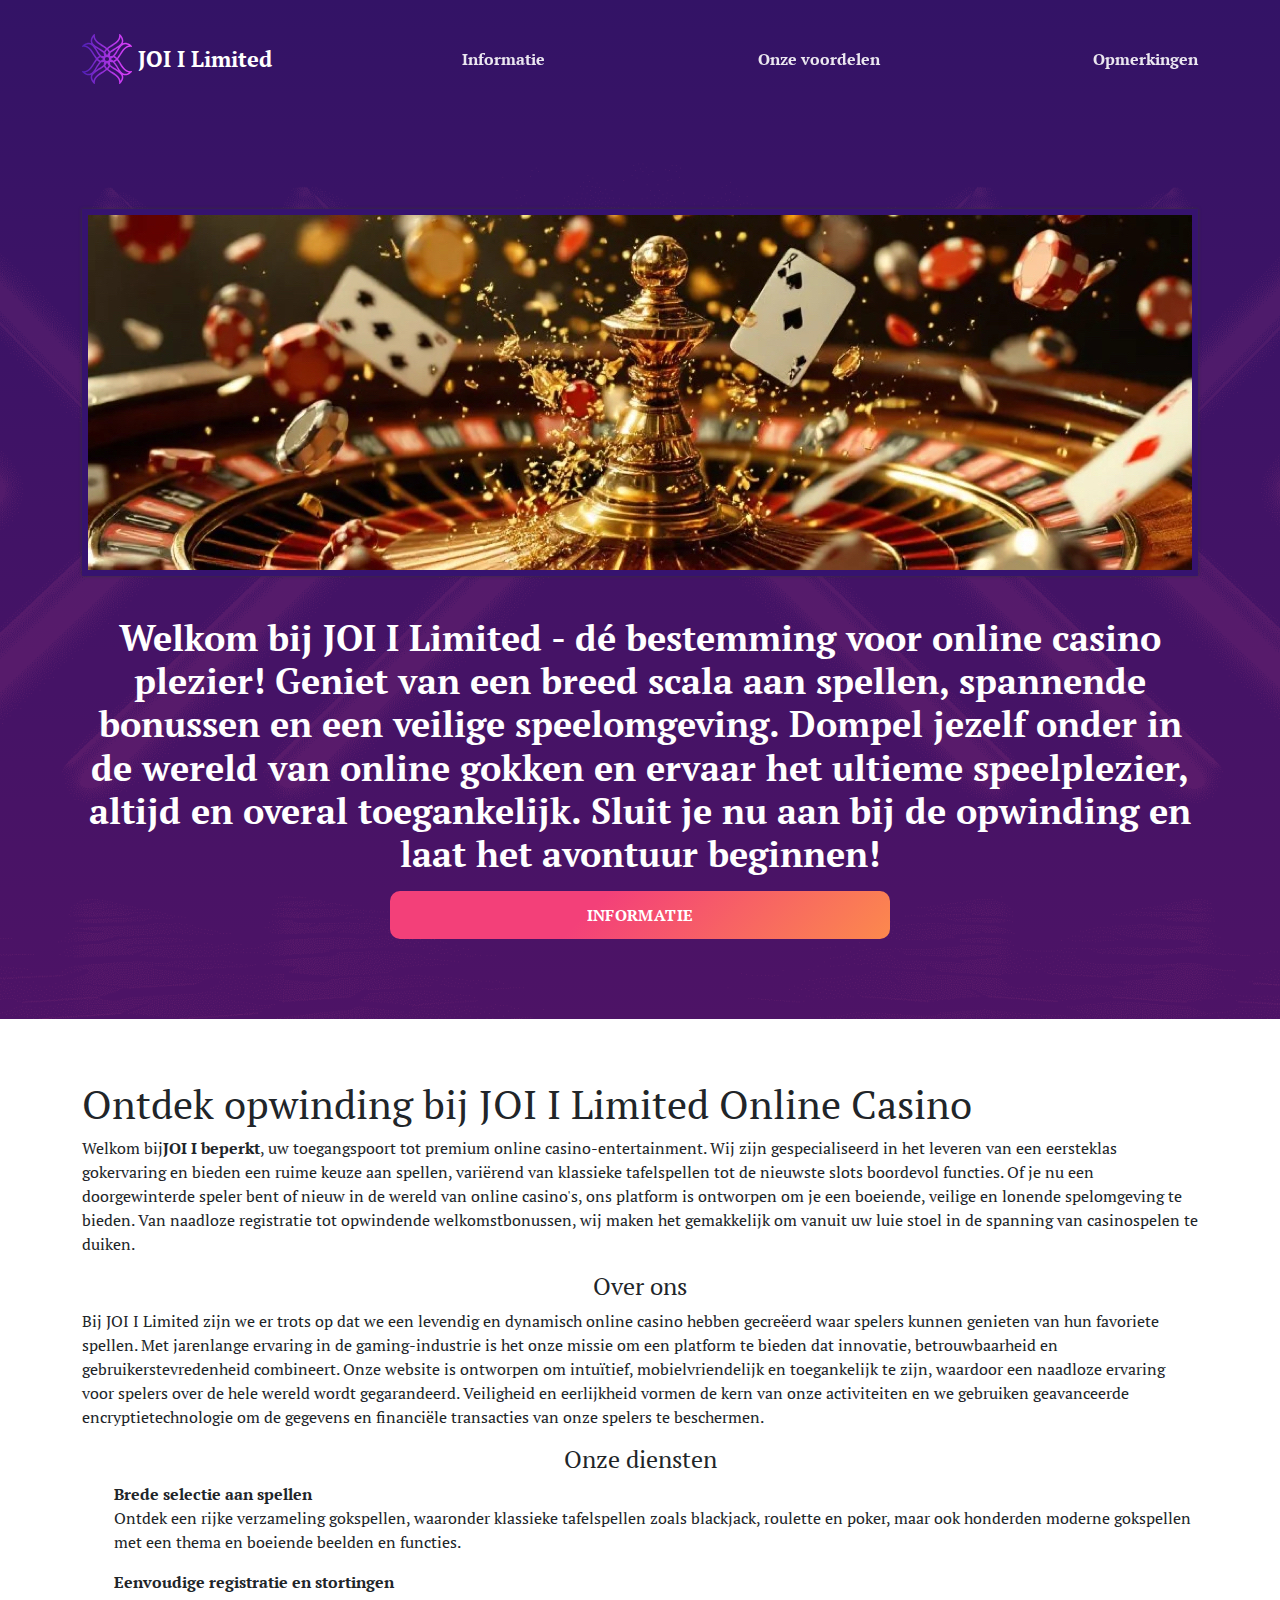
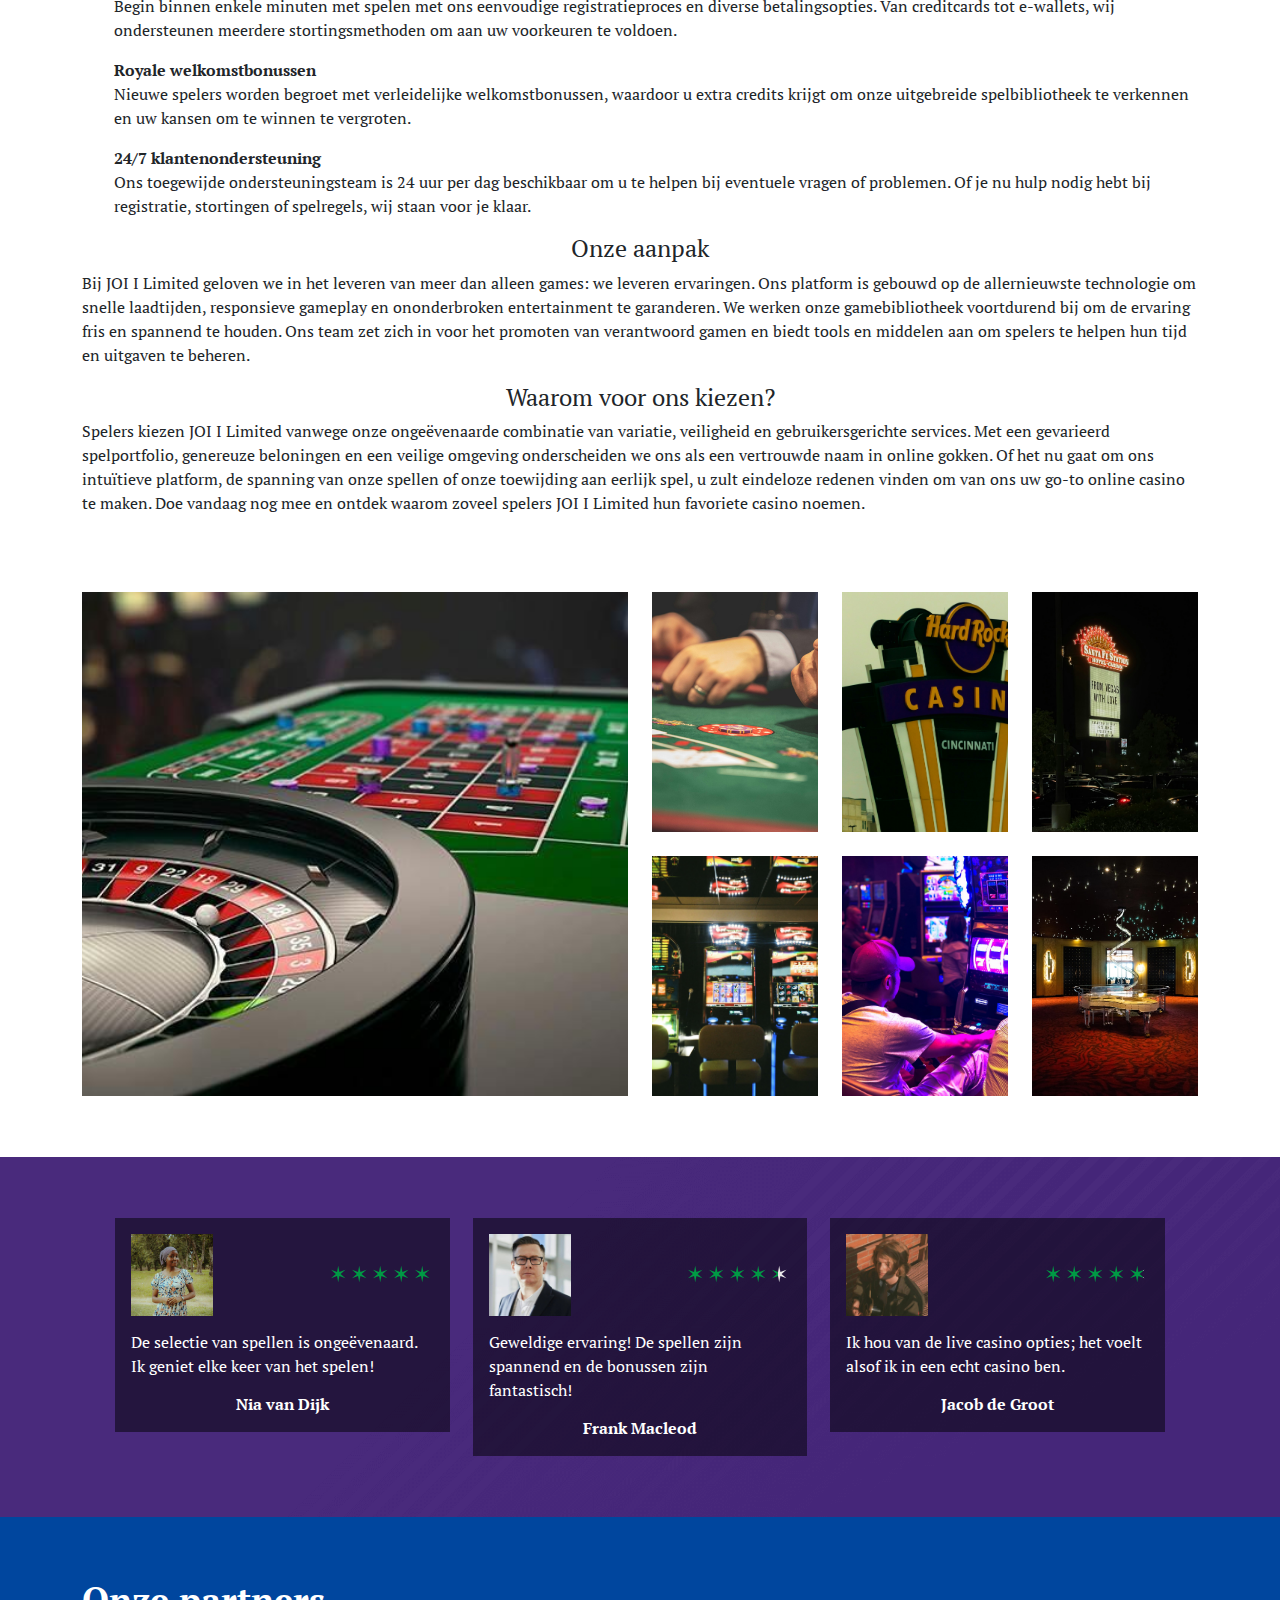
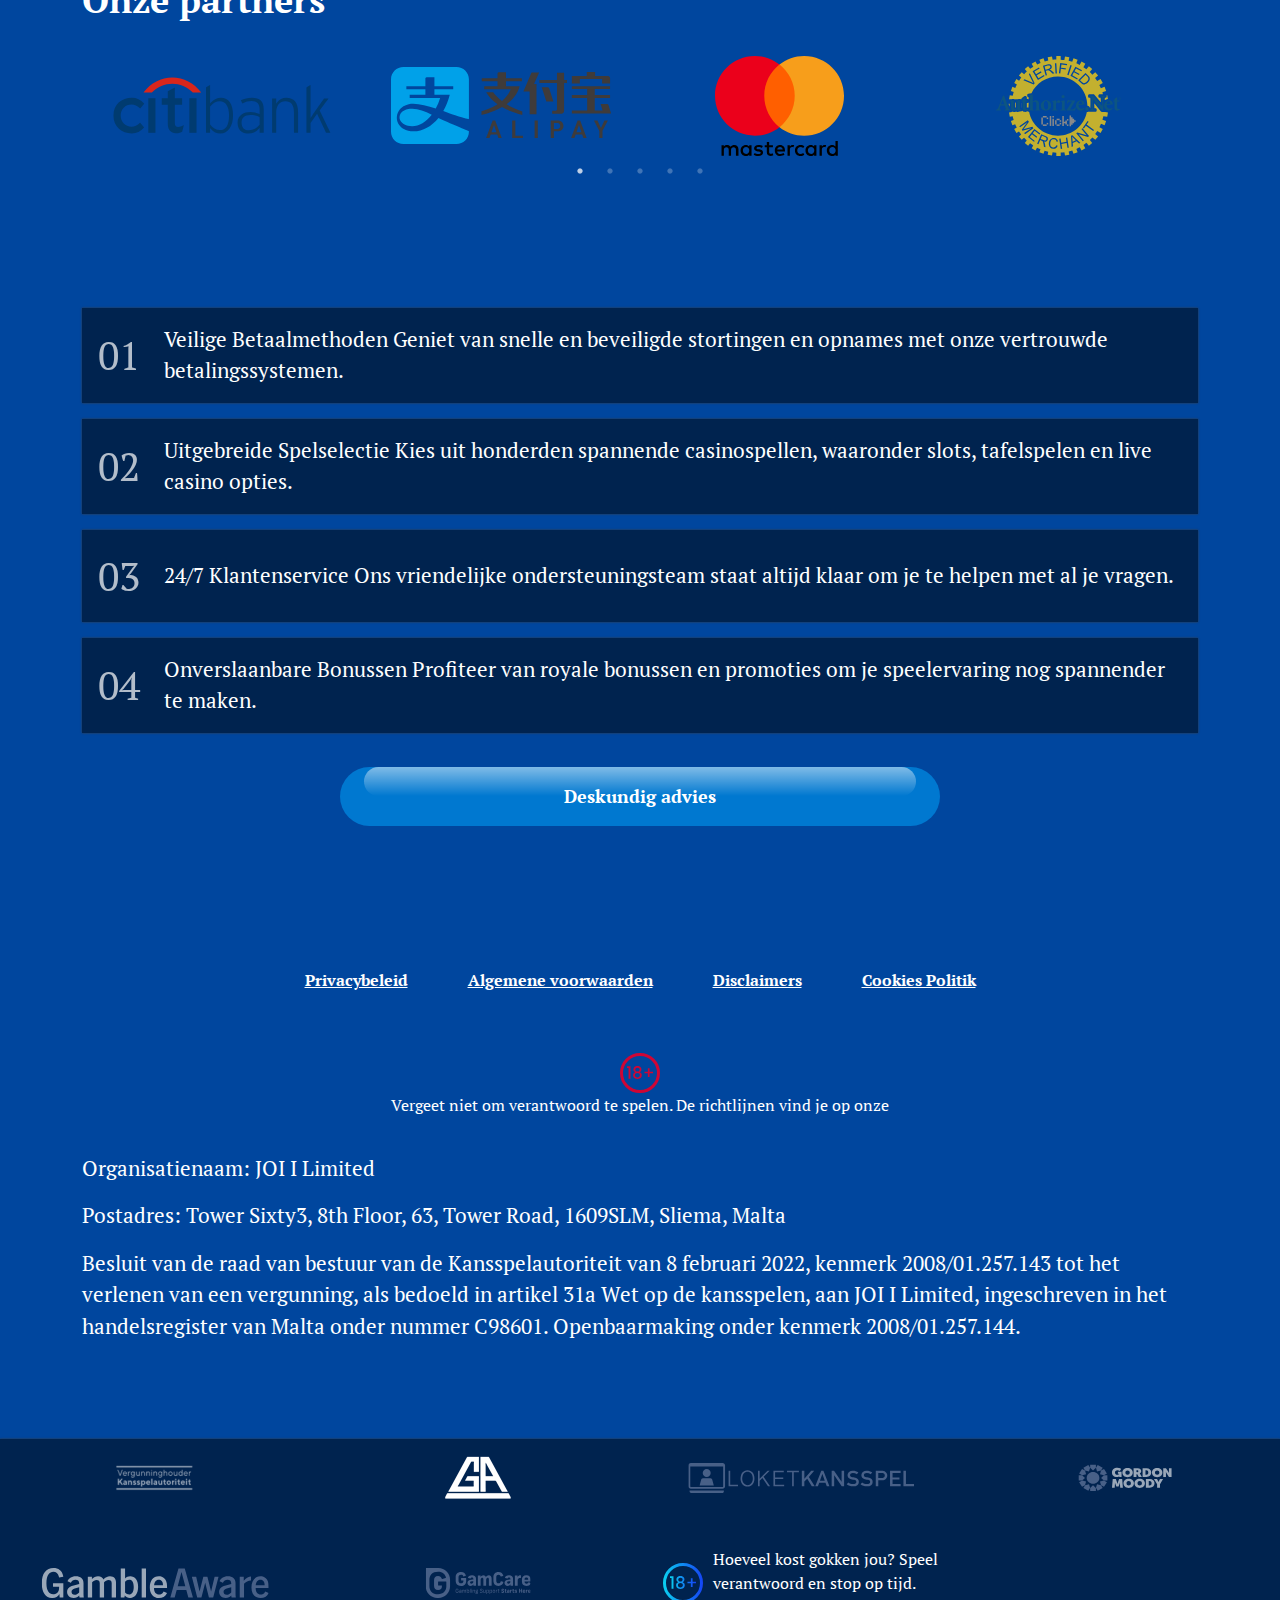
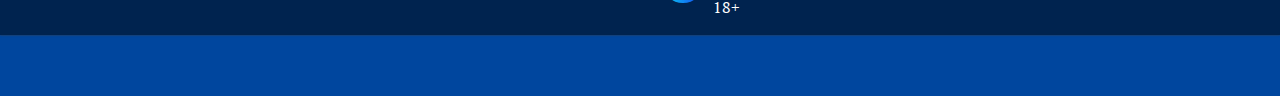
==== index.html @ bc94629d "1" ====
<!DOCTYPE html>
<html>
    <head>
        <meta charset="UTF-8">
        <meta name="viewport" content="width=device-width">
        <title>JOI I Limited : Ontdek opwinding bij JOI I Limited Online Casino</title>
        <meta property="og:title" content="JOI I Limited : Ontdek opwinding bij JOI I Limited Online Casino" />
        <meta property="og:image" content="product-images/online-casino-81163-1.jpg"/>
        
        <meta property="og:description" content="Welkom bijJOI I beperkt, uw toegangspoort tot premium online casino-entertainment. Wij zijn gespecialiseerd in het">
        <meta name="description" content="Welkom bijJOI I beperkt, uw toegangspoort tot premium online casino-entertainment. Wij zijn gespecialiseerd in het">
        <link rel="stylesheet" href="public/style/bootstrap.css">
        <link rel="stylesheet" href="public/style/jquery.fancybox.css">
        <link rel="stylesheet" href="public/style/button.css">
        <link rel="stylesheet" href="public/style/bootstrap-icons.css">
        <link rel="stylesheet" href="public/style/slick.css">
        <link rel="stylesheet" href="public/style/slick-theme.css">
        <link rel="preconnect" href="https://fonts.googleapis.com">
        <link rel="preconnect" href="https://fonts.gstatic.com" crossorigin>
         
        <link rel="shortcut icon" href="homepage-logo.svg" type="image/x-icon">
        <link href="https://fonts.googleapis.com/css2?family=PT+Serif:ital,wght@0,400;0,700;1,400;1,700&display=swap" rel="stylesheet">
        <link href="https://fonts.googleapis.com/css2?family=Bebas+Neue&display=swap" rel="stylesheet">
        <script src="public/script/jquery.min.js"></script>

        <style>
            li{
                list-style: none;
            }
            body{
                font-family: 'PT Serif', sans-serif !important;
                font-size: 1em;
                margin: 0;
                padding: 0;
                publicection: {publicction-white};
                box-sizing: border-box;
            }

            .wrapFirst{
                background-image: linear-gradient(to bottom, #36136f, #3e136f, #45136f, #4c136f, #52136f);
                min-height: 440px;
            }
            .bgbox{
                width: 100%;
                min-height: 440px;
                background: url(static/images/LightBackground-2025-01-03_17-19-060.png);
                background-position: center;
                background-size: cover;
                color: #ffffff;
            }
            .bgbox2{
                width: 100%;
                background: url(static/images/LightBackground-2025-01-03_17-19-061.png);
                background-position: center;
                background-size: cover;
                color: #ffffff;
            }
            .bgbox3{
                width: 100%;
                background: url(static/images/LightBackground-2025-01-03_17-19-062.png);
                background-position: center;
                background-size: cover;
                color: #ffffff;
            }
            .wrapFirst--logo{
                display: flex;
                align-items: center;
                gap: 6px;
            }
            .wrapFirst--logo img{
                width: 50px;
            }
            .wrapFirst--logo h2{
                font-size: 22px;
                font-weight: bold;
                margin: 0px;

            }
            .form-forma {
                display: flex;
                flex-publicection: column;
                gap: 14px;
            }
            
            .input-main--holderitem{
                display: block;
                width: 100%;
                padding: 0.375rem 0.75rem;
                font-size: 1rem;
                font-weight: 400;
                line-height: 1.5;
                color: #212529;
                background-color: #fff;
                background-clip: padding-box;
                border: 1px solid #ced4da;
                -webkit-appearance: none;
                -moz-appearance: none;
                appearance: none;
                border-radius: 0.25rem;
                transition: border-color .15s ease-in-out,box-shadow .15s ease-in-out;
            }
            .textarea-main--holderitem{
                width: 100%;
                border: 1px solid #ced4da;
                border-radius: 0.25rem;
                padding: 0.375rem 0.75rem;
            }
            .nav__container{
                padding-top: 34px;
                padding-bottom: 64px;
            }
            .navbar--box{
                padding: 0;
                margin: 0;
                display: flex;
                align-items: center;
                gap: 14px;
                justify-content: space-between;
            }
            .navbar--box li{
                list-style: none;
                font-weight: bold;
                text-transform: inherit;
                font-size: 16px;
                line-height: calc(16px - 1px);
            }
            .navbar--box a{
                text-decoration: none;
                color: inherit;
                opacity: 0.9;
            }
            .navbar--box a:hover{
                opacity: 0.7;
            }
            .header--block{
                padding-top: 61px;
                padding-bottom: 64px;
            }
            .header--block h3{
                font-size: 36px;
            }
            .header--block img{
                height: 367px;
                width: 100%;
                object-fit: cover;
                border: 6px solid #36136F;
                border-radius: 0px;
            }
            .header--block .row{
                align-items: center;
                position: relative;
            }
            .head-button{
                padding: 16px;
                text-decoration: none;
                max-width: 500px;
                width: 100%;
                margin: 16px auto;
            }
            .head-button:hover{
                color: inherit;
            }
            .flexBlock, .main--box{
                display: flex;
                flex-publicection: {flex_publicection_column_no_boot};
            }
            .bnw{
                background: #00469E;
                color: #ffffff;
            }
            .paddFirst{
                padding-top: 61px;
                padding-bottom: 61px;
            }
            .margFirst{
                margin-top: 61px;
                margin-bottom: 61px;
            }
            .comm--box{
                background: #36136F;
            }
           
            :root {
      --star-size: 22px;
      --star-color: rgb(235, 235, 235);
      --star-background: #009A44;
  }
  .starsbox {
      --percent: calc(var(--rating) / 5 * 100%);
      display: inline-block;
      font-size: var(--star-size);
      font-family: Times;
      line-height: 1;
  }
  .starsbox::before {
      content: '✶✶✶✶✶';
      letter-spacing: 3px;
      background: linear-gradient(90deg, var(--star-background) var(--percent), var(--star-color) var(--percent));
      -webkit-background-clip: text;
      -webkit-text-fill-color: transparent;
  }
  .review--block{
      display: flex;
      justify-content: center;
      gap: 23px;
      align-items: flex-start;
  }
  .review--block__item{
      display: flex;
      flex-direction: column;
      gap: 14px;
      width: 30%;
      align-items: center;
      justify-content: center;
      background: rgba(0,0,0,0.5); color: #fff;;
      padding: 16px;
      border-bottom: 0px solid #f7f3e9;
      border-top: 0px solid #f7f3e9;
      border-radius: 0px;
  }
  .review--block-image{
      display: flex;
      align-items: center;
      justify-content: space-between;
      gap: 14px;
      flex-direction: row;
      width: 100%;
  }
  .review--block-image__picture img{
      width: 82px;
      border-radius: 0%;
  }
  .review--block-info{
      text-align: start;
      display: flex;
      flex-direction: column;
      gap: 14px
  }
  .block-info__name{
      font-size: 16px;
      font-weight: 600;
      text-align: center;
  }


  .fksx{
        display: flex !important;
        flex-direction: column !important;
    }

  @media(max-width:1620px){
   

    .prtns {
        grid-template-columns: repeat(4, 1fr) !important;
    }
  }

  @media(max-width: 992px){
   

   .prtns {
       grid-template-columns: repeat(3, 1fr) !important;
   }
 }

 @media(max-width: 768px){
   

   .prtns {
       grid-template-columns: repeat(2, 1fr) !important;
   }
 }

  
  @media(max-width:575px){
    .prtns {
        grid-template-columns: repeat(1, 1fr) !important;
    }
  }

  @media(max-width:768px){
      .review--block{
          flex-direction: column;
      }
      .review--block__item{
          width: 100%;
      }

     
  }

            .benef-wrap{
      display: flex;
      flex-direction: column;
      gap: 16px;
  }
  .benef-wrap--item{
      display: flex;
      gap: 16px;
      align-items: center;
      background: rgba(0,0,0,0.5); color: #fff;
      padding: 16px;
      border-radius: 0px;
      border-top: 0px solid #1F0B3F;
      border-bottom: 0px solid #1F0B3F;
      box-shadow: 0px 0px 2px #393838;
  }
  .benef-wrap--item__number{
      font-size: 40px;
      width: calc(40px + 10px);
      flex-shrink: 0;
      opacity: 0.7;
  }
  .benef-wrap--item__text{
      font-size: 21px;
  }

            .gallery {
      display: grid;
      grid-template-columns: repeat(9, 1fr);
      grid-template-rows: repeat(6, 5vw);
      grid-gap: 1.5rem;
    }

    .gallery__img {
      width: 100%;
      height: 100%;
      object-fit: cover;
      display: block;
    }

    .gallery__item--1 {
      grid-column-start: 1;
      grid-column-end: 4;
      grid-row-start: 1;
      grid-row-end: 4;
    }

    .gallery__item--2 {
      grid-column-start: 4;
      grid-column-end: 7;
      grid-row-start: 1;
      grid-row-end: 4;

    }

    .gallery__item--3 {
      grid-column-start: 7;
      grid-column-end: 10;
      grid-row-start: 1;
      grid-row-end: 4;
    }

    .gallery__item--4 {
      grid-column-start: 1;
      grid-column-end: 4;
      grid-row-start: 4;
      grid-row-end: 7;
    }

    .gallery__item--5 {
      grid-column-start: 4;
      grid-column-end: 7;
      grid-row-start: 4;
      grid-row-end: 7;
    }

    .gallery__item--6 {
      grid-column-start: 7;
      grid-column-end: 10;
      grid-row-start: 4;
      grid-row-end: 7;
    }

            .mainPic--box img{
                max-width: 100%;
                height: 100%;
                object-fit: cover;
            }
            figure{
                margin: 0;
            }
            .partners--box{

            }
            .partners--box h3{
                font-size: 36px;
                font-weight: 600;
                margin-bottom: 34px;
                text-align: start;
            }

            .partnersBlock--item{
                margin: 0px 25px;
            }
            .partnersBlock--item img{
                max-width: 220px;
                width: 100%;
                height: 100px;
                object-fit: contain;
                margin: 0 auto;
            }
            .prc--box{
                font-size: 36px;
                margin-bottom: 0;
                font-weight: 600;
                color: #36136F;
            }
            .benef-wrap{
      display: flex;
      flex-direction: column;
      gap: 16px;
  }
  .benef-wrap--item{
      display: flex;
      gap: 16px;
      align-items: center;
      background: rgba(0,0,0,0.5); color: #fff;
      padding: 16px;
      border-radius: 0px;
      border-top: 0px solid #1F0B3F;
      border-bottom: 0px solid #1F0B3F;
      box-shadow: 0px 0px 2px #393838;
  }
  .benef-wrap--item__number{
      font-size: 40px;
      width: calc(40px + 10px);
      flex-shrink: 0;
      opacity: 0.7;
  }
  .benef-wrap--item__text{
      font-size: 21px;
  }
            .formhere{
                display: flex;
                gap: 23px;
            }
            .formhere form > div{
                margin: 16px 0px;
            }
            .formhere button{
                padding: 14px;
                width: 100%;
            }
            .slick-dots li.slick-active button:before, .slick-dots li button:before{
                color: #ffffff;
            }
            .callout--box .row{
                flex-publicection: {flex_publicection_noboot_row};
            }
            .mntbn{
                text-decoration: none;
                width: 100%;
                max-width: 600px;
                margin: 34px auto 0px auto;
                padding: 16px;
                color: inherit;
                display: flex;
                align-items: center;
                justify-content: center;
            }
            .mntbn:hover{
                color: inherit;
            }
            .contact--box .row{
                flex-publicection: {flex_publicection_noboot_row};
            }
            .contacting{
                display: flex;
                align-items: center;
                gap: 16px;
                font-weight: 600;
                width: 100%;
                margin: 0 auto;
                justify-content: center;
                flex-wrap: wrap;
            }
            .contacting__item{
                display: flex;
                align-items: center;
                gap: 6px;
            }

            .contacting__item a{
                text-decoration: none;
                color: inherit;
            }

            .prbvb{
                display: flex;
                gap: 60px;
                align-items: center;
                justify-content: center;
                flex-wrap: wrap;
            }
            .prbvb a{
                color: inherit;
                text-decoration: underline !important;
            }
            .prbvb a:hover{
                text-decoration: none;
            }
            .contact--box form{
                display: flex;
                flex-publicection: column;
                gap: 14px;
            }
            .contact--box form > div{
                display: flex;
                gap: 6px;
            }
            .contact--box h4{
                margin-bottom: 14px;
            }
            .contact--box form button{
                padding: 6px;
                width: 100%;
            }
            .contact--box form a{
                color: inherit;
                opacity: 0.8;
            }
            
            .review--item__ibox img {
                width: 85px !important;
            }

           


            @media (min-width: 576px){
                #cookie-account--thumbnailme.show{
                    display: flex;
                }

            }

            @media (max-width: 575px){
                #cookie-account--thumbnailme.show{
                    display: flex;
                    flex-publicection: column;
                }
                button{
                    width: 100%;
                }
            }
            .partnersBlock{
                publicection: ltr;
            }
            @media (max-width: 992px){
    .header-logo h1{
        font-size: 22px;
    }
    .header--block .row{
        flex-publicection: column-reverse !important;
        text-align: center;
    }
    .header--block h3{
        margin-top: 30px;
    }
}
@media(max-width: 760px){
    .contact--box .row{
        flex-publicection: column !important;
        gap: 30px;
    }
    .nav__container .row{
        flex-publicection: column !important;
        gap: 30px;
    }
    .navbar--box{
        flex-wrap: wrap;
    }
    .nav__container .col-4, .nav__container .col-8{
        width: 100% !important;
    }
    .wrapFirst--logo{
        justify-content: center;
    }
    .header--block img{
        height: auto;
    }
    .header--block h3{
        font-size: 28px;
    }

}
@media(max-width: 480px){
    .navbar--box{
        flex-publicection: column;
    }

}

.prtns{
    display: grid;
    grid-template-columns: repeat(7, 1fr);
    gap: 46px;
    align-items: center;
    background: rgba(0,0,0,0.5); color: #fff;
    padding: 16px;
    border-radius: 0px;
    border-top: 0px solid #1F0B3F;
    border-bottom: 0px solid #1F0B3F;
    box-shadow: 0px 0px 2px #393838;
}

.prtns a{
    flex: 1;
    display: flex;
    gap: 10px;
    justify-content: center;
}

        </style>
        
        
        </head>

        <body>
            
            <div class="wrapFirst">
                <div class="bgbox">
                    <div class="container nav__container offerfw--details">
                        <div class="row" style="align-items: center;">
                            <div class="col-4">
                                <div class="wrapFirst--logo">
                                    <img src="homepage-logo.svg" alt="">
                                    <h2>JOI I Limited</h2>
                                </div>
                            </div>
                            <div class="col-8">
                                <ul class="navbar--box">
                                    <li><a href="./#ab">Informatie</a></li>
                                    <li><a href="./#bf">Onze voordelen</a></li>
                                    <li><a href="./#rw">Opmerkingen</a></li>
                                     
                                </ul>
                            </div>
                        </div>
                    </div>
                    <div class="container header--block">
                        <div class="row flex-column-reverse">
                            <div class="col">
                                <h3 class="fw-bold">Welkom bij JOI I Limited - dé bestemming voor online casino plezier! Geniet van een breed scala aan spellen, spannende bonussen en een veilige speelomgeving. Dompel jezelf onder in de wereld van online gokken en ervaar het ultieme speelplezier, altijd en overal toegankelijk. Sluit je nu aan bij de opwinding en laat het avontuur beginnen!</h3>
                                <a href="./#ab" class="bt-2 head-button">Informatie</a>
                            </div>
                            <div class="col">
                                <img src="static/images/1.jpg" alt="">
                            </div>
                        </div>
                    </div>
                </div>
            </div>
            

            <div class="main--box fksx">
                <div class="container paddFirst content--box" id="ab">
                    <div class="row">
                        <div class="col">
                            <h1>Ontdek opwinding bij JOI I Limited Online Casino</h1>
                            <div><p>Welkom bij<strong>JOI I beperkt</strong>, uw toegangspoort tot premium online casino-entertainment. Wij zijn gespecialiseerd in het leveren van een eersteklas gokervaring en bieden een ruime keuze aan spellen, variërend van klassieke tafelspellen tot de nieuwste slots boordevol functies. Of je nu een doorgewinterde speler bent of nieuw in de wereld van online casino's, ons platform is ontworpen om je een boeiende, veilige en lonende spelomgeving te bieden. Van naadloze registratie tot opwindende welkomstbonussen, wij maken het gemakkelijk om vanuit uw luie stoel in de spanning van casinospelen te duiken.</p>
<h4 style="text-align: center;">Over ons</h4>
<p>Bij JOI I Limited zijn we er trots op dat we een levendig en dynamisch online casino hebben gecreëerd waar spelers kunnen genieten van hun favoriete spellen. Met jarenlange ervaring in de gaming-industrie is het onze missie om een ​​platform te bieden dat innovatie, betrouwbaarheid en gebruikerstevredenheid combineert. Onze website is ontworpen om intuïtief, mobielvriendelijk en toegankelijk te zijn, waardoor een naadloze ervaring voor spelers over de hele wereld wordt gegarandeerd. Veiligheid en eerlijkheid vormen de kern van onze activiteiten en we gebruiken geavanceerde encryptietechnologie om de gegevens en financiële transacties van onze spelers te beschermen.</p>
<h4 style="text-align: center;">Onze diensten</h4>
<ol>
<li>
<p><strong>Brede selectie aan spellen</strong><br>Ontdek een rijke verzameling gokspellen, waaronder klassieke tafelspellen zoals blackjack, roulette en poker, maar ook honderden moderne gokspellen met een thema en boeiende beelden en functies.</p>
</li>
<li>
<p><strong>Eenvoudige registratie en stortingen</strong><br>Begin binnen enkele minuten met spelen met ons eenvoudige registratieproces en diverse betalingsopties. Van creditcards tot e-wallets, wij ondersteunen meerdere stortingsmethoden om aan uw voorkeuren te voldoen.</p>
</li>
<li>
<p><strong>Royale welkomstbonussen</strong><br>Nieuwe spelers worden begroet met verleidelijke welkomstbonussen, waardoor u extra credits krijgt om onze uitgebreide spelbibliotheek te verkennen en uw kansen om te winnen te vergroten.</p>
</li>
<li>
<p><strong>24/7 klantenondersteuning</strong><br>Ons toegewijde ondersteuningsteam is 24 uur per dag beschikbaar om u te helpen bij eventuele vragen of problemen. Of je nu hulp nodig hebt bij registratie, stortingen of spelregels, wij staan ​​voor je klaar.</p>
</li>
</ol>
<h4 style="text-align: center;">Onze aanpak</h4>
<p>Bij JOI I Limited geloven we in het leveren van meer dan alleen games: we leveren ervaringen. Ons platform is gebouwd op de allernieuwste technologie om snelle laadtijden, responsieve gameplay en ononderbroken entertainment te garanderen. We werken onze gamebibliotheek voortdurend bij om de ervaring fris en spannend te houden. Ons team zet zich in voor het promoten van verantwoord gamen en biedt tools en middelen aan om spelers te helpen hun tijd en uitgaven te beheren.</p>
<h4 style="text-align: center;">Waarom voor ons kiezen?</h4>
<p>Spelers kiezen JOI I Limited vanwege onze ongeëvenaarde combinatie van variatie, veiligheid en gebruikersgerichte services. Met een gevarieerd spelportfolio, genereuze beloningen en een veilige omgeving onderscheiden we ons als een vertrouwde naam in online gokken. Of het nu gaat om ons intuïtieve platform, de spanning van onze spellen of onze toewijding aan eerlijk spel, u zult eindeloze redenen vinden om van ons uw go-to online casino te maken. Doe vandaag nog mee en ontdek waarom zoveel spelers JOI I Limited hun favoriete casino noemen.</p></div>
                             
                        </div>
                    </div>
                </div>
                <div class="container paddFirst gal--box">
                    <div class="row {flex_publicection_row}">
                        <div class="col mainPic--box"><img src="product-images/online-casino-81163-1.jpg" class="mp" alt="Ontdek opwinding bij JOI I Limited Online Casino"></div>
                        
                        <div class="col">
                            <div class="gallery">
    <figure class="gallery__item gallery__item--1 filter__navno">
        <a href="" class="fanboxy" data-fancybox><img src="static/images/2.jpg" alt="image 1" class="gallery__img"></a>
    </figure>
    <figure class="gallery__item gallery__item--2 filter__navno">
        <a href="" class="fanboxy" data-fancybox><img src="photo/snapshot_gallery_677e895e35e601.36468508.jpg" alt="image 2" class="gallery__img"></a>
    </figure>
    <figure class="gallery__item gallery__item--3 filter__navno">
        <a href="" class="fanboxy" data-fancybox><img src="photo/photograph_gallery_677e895f992678.48750325.jpg" alt="image 3" class="gallery__img"></a>
    </figure>
    <figure class="gallery__item gallery__item--4 filter__navno">
        <a href="" class="fanboxy" data-fancybox><img src="static/images/3.jpg" alt="image 4" class="gallery__img"></a>
    </figure>
    <figure class="gallery__item gallery__item--5 filter__navno">
        <a href="" class="fanboxy" data-fancybox><img src="photo/photo_gallery_677e89627aa1c7.32581200.jpg" alt="image 5" class="gallery__img"></a>
    </figure>
    <figure class="gallery__item gallery__item--6 filter__navno">
        <a href="" class="fanboxy" data-fancybox><img src="photo/picture_gallery_677e8963b16563.39663281.jpg" alt="image 6" class="gallery__img"></a>
    </figure>
</div>
                        </div>
                        
                    </div>
                </div>
            </div>

            
            <div class="comm--box" id="rw">
                <div class="bgbox2 paddFirst">
                    <div class="container">
                        <div class="row">
                            <div class="review--block">
    <div class="review--block__item filter__navno">
        <div class="review--block-image">
            <div class="review--block-image__picture"><img src="static/images/profilephoto-2024-12-19_17-19-06-0.webp" alt=""></div>
            <div class="starsbox" style="--rating: 5;" aria-label=""></div>
        </div>
        <div class="review--block-info">
            <div class="block-info__comment">De selectie van spellen is ongeëvenaard. Ik geniet elke keer van het spelen!</div>
            <div class="block-info__name">Nia van Dijk</div>
        </div>
    </div>
    <div class="review--block__item filter__navno">
        <div class="review--block-image">
            <div class="review--block-image__picture"><img src="static/images/5.jpg" alt=""></div>
            <div class="starsbox" style="--rating: 4.4;" aria-label=""></div>
        </div>
        <div class="review--block-info">
            <div class="block-info__comment">Geweldige ervaring! De spellen zijn spannend en de bonussen zijn fantastisch!</div>
            <div class="block-info__name">Frank Macleod</div>
        </div>
    </div>
    <div class="review--block__item filter__navno">
        <div class="review--block-image">
            <div class="review--block-image__picture"><img src="static/images/6.jpg" alt=""></div>
            <div class="starsbox" style="--rating: 4.7;" aria-label=""></div>
        </div>
        <div class="review--block-info">
            <div class="block-info__comment">Ik hou van de live casino opties; het voelt alsof ik in een echt casino ben.</div>
            <div class="block-info__name">Jacob de Groot</div>
        </div>
    </div>
</div>
                        </div>
                    </div>
                </div>
            </div>
            

            <div class="flexBlock bnw fksx">
                <div class="partners--box paddFirst">
                    <div class="container">
                        <div class="row">
                            <h3>Onze partners</h3>
                            <div class="col filter__navno">
                                <div class="partnersBlock">
                                    <div class="partnersBlock--item"><img src="partners/5.svg" alt=""></div>
                                    <div class="partnersBlock--item"><img src="partners/1.svg" alt=""></div>
                                    <div class="partnersBlock--item"><img src="partners/9.svg" alt=""></div>
                                    <div class="partnersBlock--item"><img src="partners/3.svg" alt=""></div>
                                    <div class="partnersBlock--item"><img src="partners/12.svg" alt=""></div>
                                    <div class="partnersBlock--item"><img src="partners/4.svg" alt=""></div>
                                    <div class="partnersBlock--item"><img src="partners/10.svg" alt=""></div>
                                    <div class="partnersBlock--item"><img src="partners/15.svg" alt=""></div>
                                </div>
                            </div>
                        </div>
                    </div>
                </div>
                <div class="callout--box paddFirst">
                    <div class="container" id="bf">
                        <div class="row">
                            <div class="col">
                                
                                <a href="tel:208232968" class="bt-10 mntbn btnWise">Deskundig advies</a>
                            </div>
                            <div class="col">
                                <div class="benef-wrap">
    <div class="benef-wrap--item fst-normal filter__navno">
        <div class="benef-wrap--item__number">01</div>
        <div class="benef-wrap--item__text fst-normal">Veilige Betaalmethoden Geniet van snelle en beveiligde stortingen en opnames met onze vertrouwde betalingssystemen.</div>
    </div>
    <div class="benef-wrap--item fst-normal filter__navno">
        <div class="benef-wrap--item__number">02</div>
        <div class="benef-wrap--item__text">Uitgebreide Spelselectie Kies uit honderden spannende casinospellen, waaronder slots, tafelspelen en live casino opties.</div>
    </div>
    <div class="benef-wrap--item fst-normal filter__navno">
        <div class="benef-wrap--item__number">03</div>
        <div class="benef-wrap--item__text">24/7 Klantenservice Ons vriendelijke ondersteuningsteam staat altijd klaar om je te helpen met al je vragen.</div>
    </div>
    <div class="benef-wrap--item fst-normal filter__navno">
        <div class="benef-wrap--item__number">04</div>
        <div class="benef-wrap--item__text">Onverslaanbare Bonussen Profiteer van royale bonussen en promoties om je speelervaring nog spannender te maken.</div>
    </div>
</div>
                            </div>
                        </div>
                    </div>
                </div>
            </div>

            <div class="contact--box paddFirst bnw" id="ct">
                <div class="container">
                    <div class="row">
                        <div class="col">
                            <div class="contacting wishlisttl__row">
                                
                                <div class="prbvb" style="margin-top: 20px;">
                                    <div><a href="agreement.html">Privacybeleid</a></div>
                                    <div><a href="service-agreement.html">Algemene voorwaarden</a></div>
                                    <div><a href="disclaimer.html">Disclaimers</a></div>
                                    <div><a href="cookie-usage.html">Cookies Politik</a></div>
                                </div>

                            </div>
                        </div>
                    </div>
                </div>
            </div>

            <div class="contact--box bnw">
                <div class="container">
                    <div class="row">
                        <div style="margin: 0 auto; display: flex;    align-items: center;
                    flex-direction: column;">
                            <div>
                                <svg xmlns="http://www.w3.org/2000/svg" width="40" height="40" viewBox="0 0 40 40"
                                     fill="none">
                                    <g id="Frame 38">
                                        <g id="18+">
                                            <path d="M7 15.0013V13.2224H10.4794V25.6921H8.55568V15.0013H7Z"
                                                  fill="#CE0635"></path>
                                            <path d="M15.1566 19.175C13.9968 18.582 13.4169 17.6469 13.4169 16.3697C13.4169 15.7539 13.5675 15.1895 13.8686 14.6763C14.1697 14.1632 14.6213 13.7583 15.2235 13.4618C15.8257 13.1539 16.5617 13 17.4316 13C18.2903 13 19.0207 13.1539 19.6229 13.4618C20.2363 13.7583 20.6935 14.1632 20.9946 14.6763C21.2957 15.1895 21.4462 15.7539 21.4462 16.3697C21.4462 17.0083 21.2845 17.5728 20.9611 18.0632C20.6489 18.5421 20.2307 18.9127 19.7065 19.175C20.3422 19.4145 20.844 19.8079 21.212 20.3553C21.5801 20.8912 21.7641 21.5241 21.7641 22.2539C21.7641 22.9952 21.5801 23.6509 21.212 24.2211C20.844 24.7912 20.331 25.2303 19.6731 25.5382C19.0151 25.8461 18.268 26 17.4316 26C16.5952 26 15.848 25.8461 15.1901 25.5382C14.5433 25.2303 14.0358 24.7912 13.6678 24.2211C13.2998 23.6509 13.1158 22.9952 13.1158 22.2539C13.1158 21.5127 13.2998 20.8741 13.6678 20.3382C14.0358 19.8022 14.5321 19.4145 15.1566 19.175ZM19.6229 16.6092C19.6229 15.9706 19.4278 15.4803 19.0374 15.1382C18.6471 14.7961 18.1118 14.625 17.4316 14.625C16.7625 14.625 16.2328 14.7961 15.8424 15.1382C15.4521 15.4803 15.257 15.9763 15.257 16.6263C15.257 17.1965 15.4577 17.664 15.8592 18.0289C16.2718 18.3825 16.7959 18.5592 17.4316 18.5592C18.0672 18.5592 18.5914 18.3768 19.004 18.0118C19.4166 17.6469 19.6229 17.1794 19.6229 16.6092ZM17.4316 20.0303C16.6956 20.0303 16.0934 20.2184 15.625 20.5947C15.1678 20.9596 14.9391 21.4899 14.9391 22.1855C14.9391 22.8355 15.1622 23.3658 15.6083 23.7763C16.0543 24.1754 16.6621 24.375 17.4316 24.375C18.1899 24.375 18.7865 24.1697 19.2214 23.7592C19.6675 23.3487 19.8906 22.8241 19.8906 22.1855C19.8906 21.5013 19.6619 20.9711 19.2047 20.5947C18.7586 20.2184 18.1676 20.0303 17.4316 20.0303Z"
                                                  fill="#CE0635"></path>
                                            <path d="M33 20.3382H29.621V23.8789H27.8479V20.3382H24.4689V18.6961H27.8479V15.1553H29.621V18.6961H33V20.3382Z"
                                                  fill="#CE0635"></path>
                                        </g>
                                        <path id="Ellipse 5"
                                              d="M38.5 20C38.5 30.2173 30.2173 38.5 20 38.5C9.78273 38.5 1.5 30.2173 1.5 20C1.5 9.78273 9.78273 1.5 20 1.5C30.2173 1.5 38.5 9.78273 38.5 20Z"
                                              stroke="#CE0635" stroke-width="3"></path>
                                    </g>
                                </svg>
                            </div>
                            <p style="text-align: center;">Vergeet niet om verantwoord te spelen. De richtlijnen vind je
                                op onze</p>
                        </div>
                    </div>
                </div>
            </div>


             <div class="contact--box paddFirst bnw" id="ct" style="padding: 20px;">
               <div class="container">
                <p style="font-size: 21px;">Organisatienaam: JOI I Limited</p>
                <p style="font-size: 21px;">Postadres: Tower Sixty3, 8th Floor, 63, Tower Road, 1609SLM, Sliema, Malta</p>
                <p style="font-size: 21px;">Besluit van de raad van bestuur van de Kansspelautoriteit van 8
                    februari 2022, kenmerk 2008/01.257.143 tot het verlenen van een
                    vergunning, als bedoeld in artikel 31a Wet op de kansspelen, aan
                    JOI I Limited, ingeschreven in het handelsregister van Malta onder
                    nummer C98601. Openbaarmaking onder kenmerk
                    2008/01.257.144.</p>
               </div>
             </div>

            

             <div class="contact--box paddFirst bnw" id="ct">
                <div class="prtns">
                    <a href="https://cruksregister.nl/"><img src="static/70c29.webp" alt=""></a>
                    <a href="https://gamblersanonymous.org.uk/"><img src="static/881a2.webp" alt=""></a>
                    <a href="https://www.loketkansspel.nl/index.html"><img src="static/8203ed.svg" alt=""></a>
                    <a href="https://www.gamblingtherapy.org"><img src="static/a56d05.svg" alt=""></a>
                    <a href="https://www.gambleaware.org/"><img src="static/cccdcc.svg" alt=""></a>
                    <a href="https://www.gamcare.org.uk/"><img src="static/26d46d.svg" alt=""></a>
                    <a><img src="static/2582c2.svg" alt="">Hoeveel kost gokken jou? Speel verantwoord en stop op tijd. 18+</a>




                </div>
            </div>

             
          
          


        <span id="randomColor" class="#ffffff"></span>
        <span id="randomShadow" class="3px"></span>

        

        <script type="text/javascript" src="public/script/bootstrap.js"></script>
        <script type="text/javascript" src="public/script/jquery.fancybox.js"></script>
        <script type="text/javascript" src="public/script/slick.min.js"></script>
        <script type="text/javascript" src="public/script/main.js"></script>


       
        <script>
            let count = 4;

            $('.partnersBlock').slick({
                dots: true,
                infinite: false,
                speed: 300,
                slidesToShow: count,
                arrows: false,
                slidesToScroll: 1,
                responsive: [
                    {
                    breakpoint: 1024,
                    settings: {
                        slidesToShow: 1,
                        slidesToScroll: 1,
                        infinite: true,
                        dots: true
                    }
                    },
                    {
                    breakpoint: 600,
                    settings: {
                        slidesToShow: 1,
                        slidesToScroll: 1
                    }
                    },
                    {
                    breakpoint: 480,
                    settings: {
                        slidesToShow: 1,
                        slidesToScroll: 1
                    }
                    }
                    
                ]
                });
        </script>

            
            

    </body>
    
</html>
---- public/style/button.css ----
.bt-1 {
  align-items: center;
  appearance: none;
  background-clip: padding-box;
  background-color: initial;
  background-image: none;
  border-style: none;
  box-sizing: border-box;
  color: #fff;
  cursor: pointer;
  display: inline-block;
  flex-direction: row;
  flex-shrink: 0;
  font-size: 16px;
  font-weight: 800;
  justify-content: center;
  line-height: 24px;
  margin: 0;
  min-height: 64px;
  outline: none;
  overflow: visible;
  padding: 19px 26px;
  pointer-events: auto;
  position: relative;
  text-align: center;
  text-decoration: none;
  text-transform: none;
  user-select: none;
  -webkit-user-select: none;
  touch-action: manipulation;
  vertical-align: middle;
  width: auto;
  word-break: keep-all;
  z-index: 0;
}

@media (min-width: 768px) {
  .bt-1 {
    padding: 19px 32px;
  }
}

.bt-1:before,
.bt-1:after {
  border-radius: 80px;
}

.bt-1:before {
  background-image: linear-gradient(92.83deg, #ff7426 0, #f93a13 100%);
  content: "";
  display: block;
  height: 100%;
  left: 0;
  overflow: hidden;
  position: absolute;
  top: 0;
  width: 100%;
  z-index: -2;
}

.bt-1:after {
  background-color: initial;
  background-image: linear-gradient(#541a0f 0, #0c0d0d 100%);
  bottom: 4px;
  content: "";
  display: block;
  left: 4px;
  overflow: hidden;
  position: absolute;
  right: 4px;
  top: 4px;
  transition: all 100ms ease-out;
  z-index: -1;
}

.bt-1:hover:not(:disabled):before {
  background: linear-gradient(92.83deg, rgb(255, 116, 38) 0%, rgb(249, 58, 19) 100%);
}

.bt-1:hover:not(:disabled):after {
  bottom: 0;
  left: 0;
  right: 0;
  top: 0;
  transition-timing-function: ease-in;
  opacity: 0;
}

.bt-1:active:not(:disabled) {
  color: #ccc;
}

.bt-1:active:not(:disabled):before {
  background-image: linear-gradient(0deg, rgba(0, 0, 0, .2), rgba(0, 0, 0, .2)), linear-gradient(92.83deg, #ff7426 0, #f93a13 100%);
}

.bt-1:active:not(:disabled):after {
  background-image: linear-gradient(#541a0f 0, #0c0d0d 100%);
  bottom: 4px;
  left: 4px;
  right: 4px;
  top: 4px;
}

.bt-1:disabled {
  cursor: default;
  opacity: .24;
}
.bt-2 {
  align-items: center;
  background-image: linear-gradient(135deg, #f34079 40%, #fc894d);
  border: 0;
  border-radius: 10px;
  box-sizing: border-box;
  color: #fff;
  cursor: pointer;
  display: flex;
  flex-direction: column;
  font-size: 16px;
  font-weight: 700;
  justify-content: center;
  letter-spacing: .4px;
  line-height: 1;
  max-width: 100%;
  padding-left: 20px;
  padding-right: 20px;
  padding-top: 3px;
  text-decoration: none;
  text-transform: uppercase;
  user-select: none;
  -webkit-user-select: none;
  touch-action: manipulation;
}

.bt-2:active {
  outline: 0;
}

.bt-2:hover {
  outline: 0;
}

.bt-2 span {
  transition: all 200ms;
}

.bt-2:hover span {
  transform: scale(.9);
  opacity: .75;
}

@media screen and (max-width: 991px) {
  .bt-2 {
    font-size: 15px;
    height: 50px;
  }

  .bt-2 span {
    line-height: 50px;
  }
}

.bt-3 {
  align-items: center;
  background-color: #06f;
  border: 2px solid #06f;
  box-sizing: border-box;
  color: #fff;
  cursor: pointer;
  display: inline-flex;
  fill: #000;
  font-size: 16px;
  font-weight: 600;
  justify-content: center;
  letter-spacing: -.8px;
  line-height: 24px;
  min-width: 140px;
  outline: 0;
  padding: 0 17px;
  text-align: center;
  text-decoration: none;
  transition: all .3s;
  user-select: none;
  -webkit-user-select: none;
  touch-action: manipulation;
}

.bt-3:focus {
  color: #171e29;
}

.bt-3:hover {
  background-color: #3385ff;
  border-color: #3385ff;
  fill: #06f;
}

.bt-3:active {
  background-color: #3385ff;
  border-color: #3385ff;
  fill: #06f;
}

@media (min-width: 768px) {
  .bt-3 {
    min-width: 170px;
  }
}

.bt-4 {
  background: linear-gradient(to bottom right, #EF4765, #FF9A5A);
  border: 0;
  border-radius: 12px;
  color: #FFFFFF;
  cursor: pointer;
  display: inline-block;
  font-size: 16px;
  font-weight: 500;
  line-height: 2.5;
  outline: transparent;
  padding: 0 1rem;
  text-align: center;
  text-decoration: none;
  transition: box-shadow .2s ease-in-out;
  user-select: none;
  -webkit-user-select: none;
  touch-action: manipulation;
  white-space: nowrap;
}

.bt-4:not([disabled]):focus {
  box-shadow: 0 0 .25rem rgba(0, 0, 0, 0.5), -.125rem -.125rem 1rem rgba(239, 71, 101, 0.5), .125rem .125rem 1rem rgba(255, 154, 90, 0.5);
}

.bt-4:not([disabled]):hover {
  box-shadow: 0 0 .25rem rgba(0, 0, 0, 0.5), -.125rem -.125rem 1rem rgba(239, 71, 101, 0.5), .125rem .125rem 1rem rgba(255, 154, 90, 0.5);
}

.bt-5 {
  align-items: center;
  background-image: linear-gradient(144deg,#AF40FF, #5B42F3 50%,#00DDEB);
  border: 0;
  border-radius: 8px;
  box-shadow: rgba(151, 65, 252, 0.2) 0 15px 30px -5px;
  box-sizing: border-box;
  color: #FFFFFF;
  display: flex;
  font-size: 20px;
  justify-content: center;
  line-height: 1em;
  max-width: 100%;
  min-width: 140px;
  padding: 19px 24px;
  text-decoration: none;
  user-select: none;
  -webkit-user-select: none;
  touch-action: manipulation;
  white-space: nowrap;
  cursor: pointer;
}

.bt-5:active,
.bt-5:hover {
  outline: 0;
}

@media (min-width: 768px) {
  .bt-5 {
    font-size: 24px;
    min-width: 196px;
  }
}

.bt-6 {
  align-items: center;
  background-image: linear-gradient(144deg,#AF40FF, #5B42F3 50%,#00DDEB);
  border: 0;
  border-radius: 8px;
  box-shadow: rgba(151, 65, 252, 0.2) 0 15px 30px -5px;
  box-sizing: border-box;
  color: #FFFFFF;
  display: flex;
  font-size: 20px;
  justify-content: center;
  line-height: 1em;
  max-width: 100%;
  min-width: 140px;
  padding: 3px;
  text-decoration: none;
  user-select: none;
  -webkit-user-select: none;
  touch-action: manipulation;
  white-space: nowrap;
  cursor: pointer;
}

.bt-6:active,
.bt-6:hover {
  outline: 0;
}

.bt-6 span {
  background-color: rgb(5, 6, 45);
  padding: 16px 24px;
  border-radius: 6px;
  width: 100%;
  height: 100%;
  transition: 300ms;
}

.bt-6:hover span {
  background: none;
}

@media (min-width: 768px) {
  .bt-6 {
    font-size: 24px;
  }
}

.bt-7 {
  appearance: none;
  backface-visibility: hidden;
  background-color: #2f80ed;
  border-radius: 10px;
  border-style: none;
  box-shadow: none;
  box-sizing: border-box;
  color: #fff;
  cursor: pointer;
  display: inline-block;
  font-size: 15px;
  font-weight: 500;
  letter-spacing: normal;
  line-height: 1.5;
  outline: none;
  overflow: hidden;
  padding: 14px 30px;
  position: relative;
  text-align: center;
  text-decoration: none;
  transform: translate3d(0, 0, 0);
  transition: all .3s;
  user-select: none;
  -webkit-user-select: none;
  touch-action: manipulation;
  vertical-align: top;
  white-space: nowrap;
}

.bt-7:hover {
  background-color: #1366d6;
  box-shadow: rgba(0, 0, 0, .05) 0 5px 30px, rgba(0, 0, 0, .05) 0 1px 4px;
  opacity: 1;
  transform: translateY(0);
  transition-duration: .35s;
}

.bt-7:hover:after {
  opacity: .5;
}

.bt-7:active {
  box-shadow: rgba(0, 0, 0, .1) 0 3px 6px 0, rgba(0, 0, 0, .1) 0 0 10px 0, rgba(0, 0, 0, .1) 0 1px 4px -1px;
  transform: translateY(2px);
  transition-duration: .35s;
}

.bt-7:active:after {
  opacity: 1;
}

@media (min-width: 768px) {
  .bt-7 {
    padding: 14px 22px;
  }
}

.bt-8 {
  appearance: none;
  backface-visibility: hidden;
  background-color: #27ae60;
  border-radius: 8px;
  border-style: none;
  box-shadow: rgba(39, 174, 96, .15) 0 4px 9px;
  box-sizing: border-box;
  color: #fff;
  cursor: pointer;
  display: inline-block;
  font-size: 16px;
  font-weight: 600;
  letter-spacing: normal;
  line-height: 1.5;
  outline: none;
  overflow: hidden;
  padding: 13px 20px;
  position: relative;
  text-align: center;
  text-decoration: none;
  transform: translate3d(0, 0, 0);
  transition: all .3s;
  user-select: none;
  -webkit-user-select: none;
  touch-action: manipulation;
  vertical-align: top;
  white-space: nowrap;
}

.bt-8:hover {
  background-color: #1e8449;
  opacity: 1;
  transform: translateY(0);
  transition-duration: .35s;
}

.bt-8:active {
  transform: translateY(2px);
  transition-duration: .35s;
}

.bt-8:hover {
  box-shadow: rgba(39, 174, 96, .2) 0 6px 12px;
}

.bt-9 {
  background-color: initial;
  background-image: linear-gradient(#8614f8 0, #760be0 100%);
  border-radius: 5px;
  border-style: none;
  box-shadow: rgba(245, 244, 247, .25) 0 1px 1px inset;
  color: #fff;
  cursor: pointer;
  display: inline-block;
  font-size: 16px;
  font-weight: 500;
  line-height: 60px;
  margin-left: -4px;
  outline: 0;
  text-align: center;
  transition: all .3s cubic-bezier(.05, .03, .35, 1);
  user-select: none;
  -webkit-user-select: none;
  touch-action: manipulation;
  vertical-align: bottom;
}

.bt-9:hover {
  opacity: .7;
}

@media screen and (max-width: 1000px) {
  .bt-9 {
    font-size: 14px;
    height: 55px;
    line-height: 55px;
  }
}

.bt-10 {
  background-color: #0078d0;
  border: 0;
  border-radius: 56px;
  color: #fff;
  cursor: pointer;
  display: inline-block;
  font-size: 18px;
  font-weight: 600;
  outline: 0;
  padding: 16px 21px;
  position: relative;
  text-align: center;
  text-decoration: none;
  transition: all .3s;
  user-select: none;
  -webkit-user-select: none;
  touch-action: manipulation;
}

.bt-10:before {
  background-color: initial;
  background-image: linear-gradient(#fff 0, rgba(255, 255, 255, 0) 100%);
  border-radius: 125px;
  content: "";
  height: 50%;
  left: 4%;
  opacity: .5;
  position: absolute;
  top: 0;
  transition: all .3s;
  width: 92%;
}

.bt-10:hover {
  box-shadow: rgba(255, 255, 255, .2) 0 3px 15px inset, rgba(0, 0, 0, .1) 0 3px 5px, rgba(0, 0, 0, .1) 0 10px 13px;
  transform: scale(1.05);
}

@media (min-width: 768px) {
  .bt-10 {
    padding: 16px 48px;
  }
}
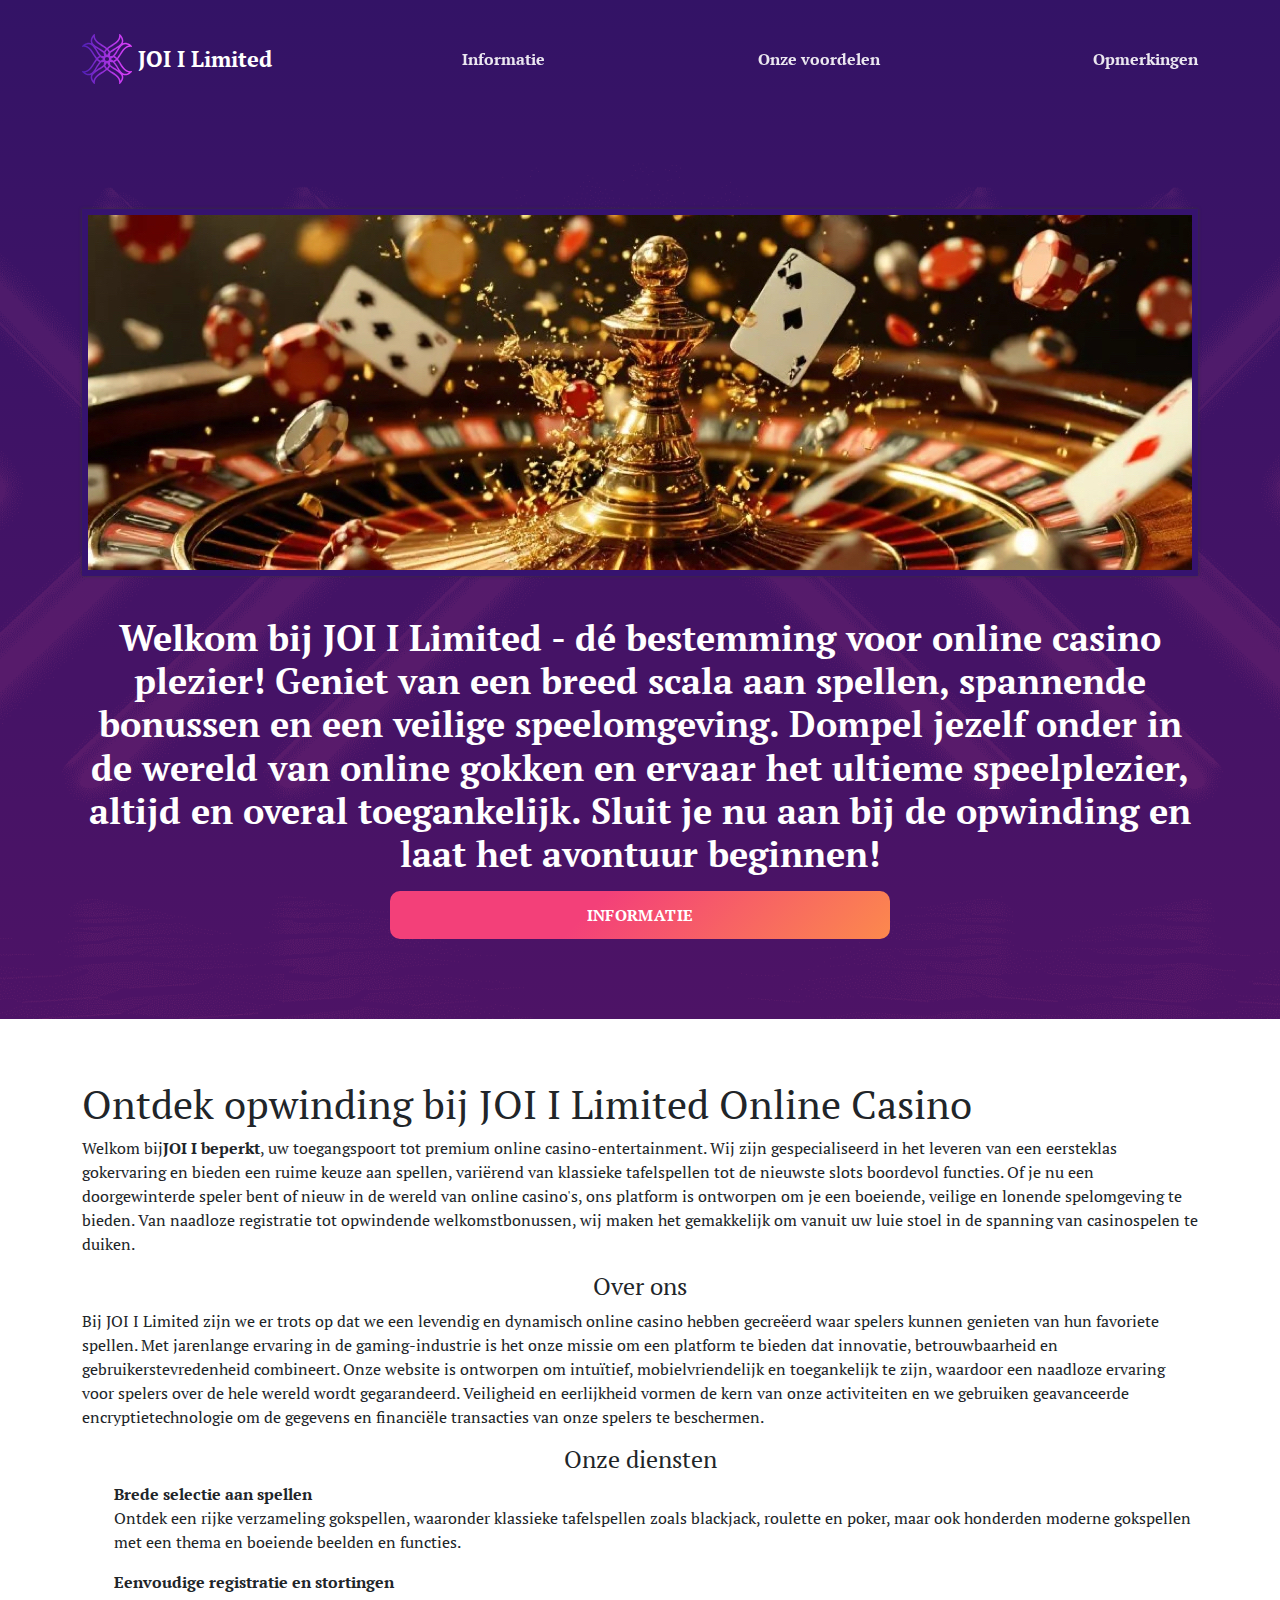
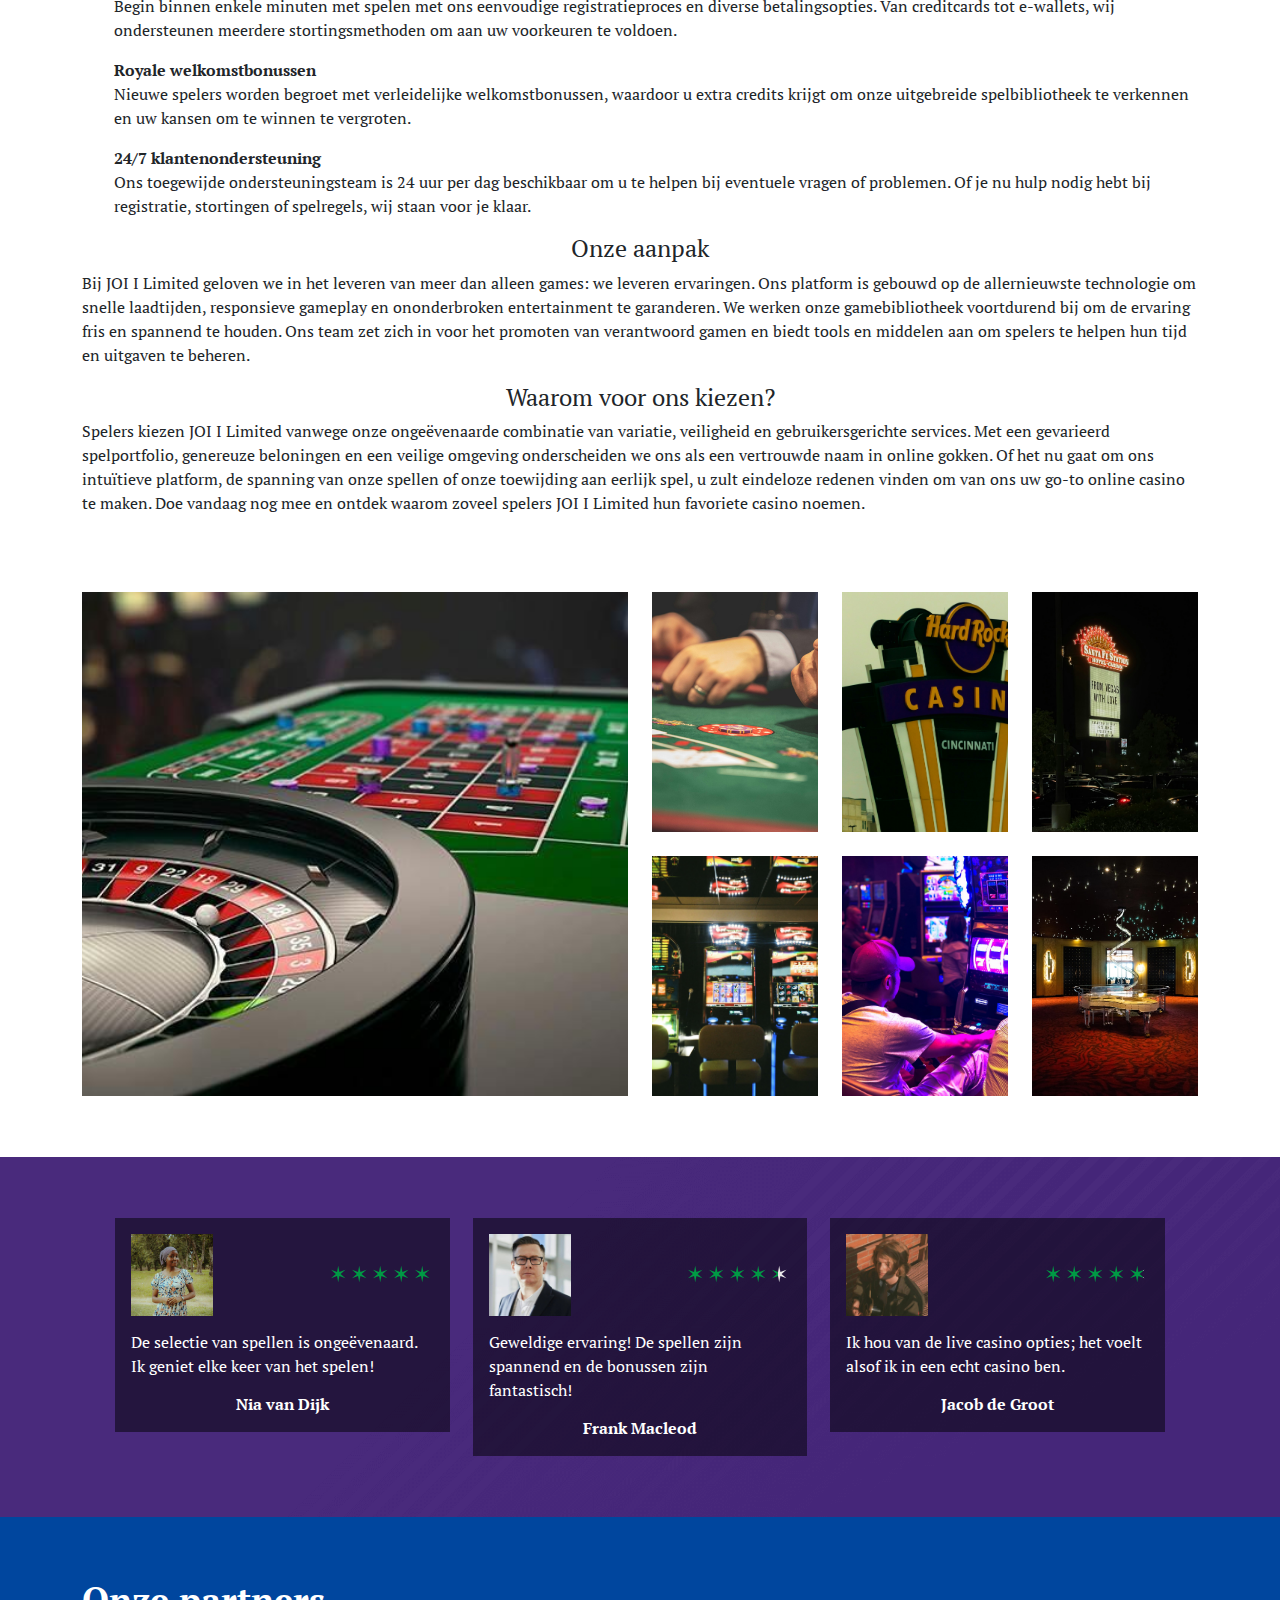
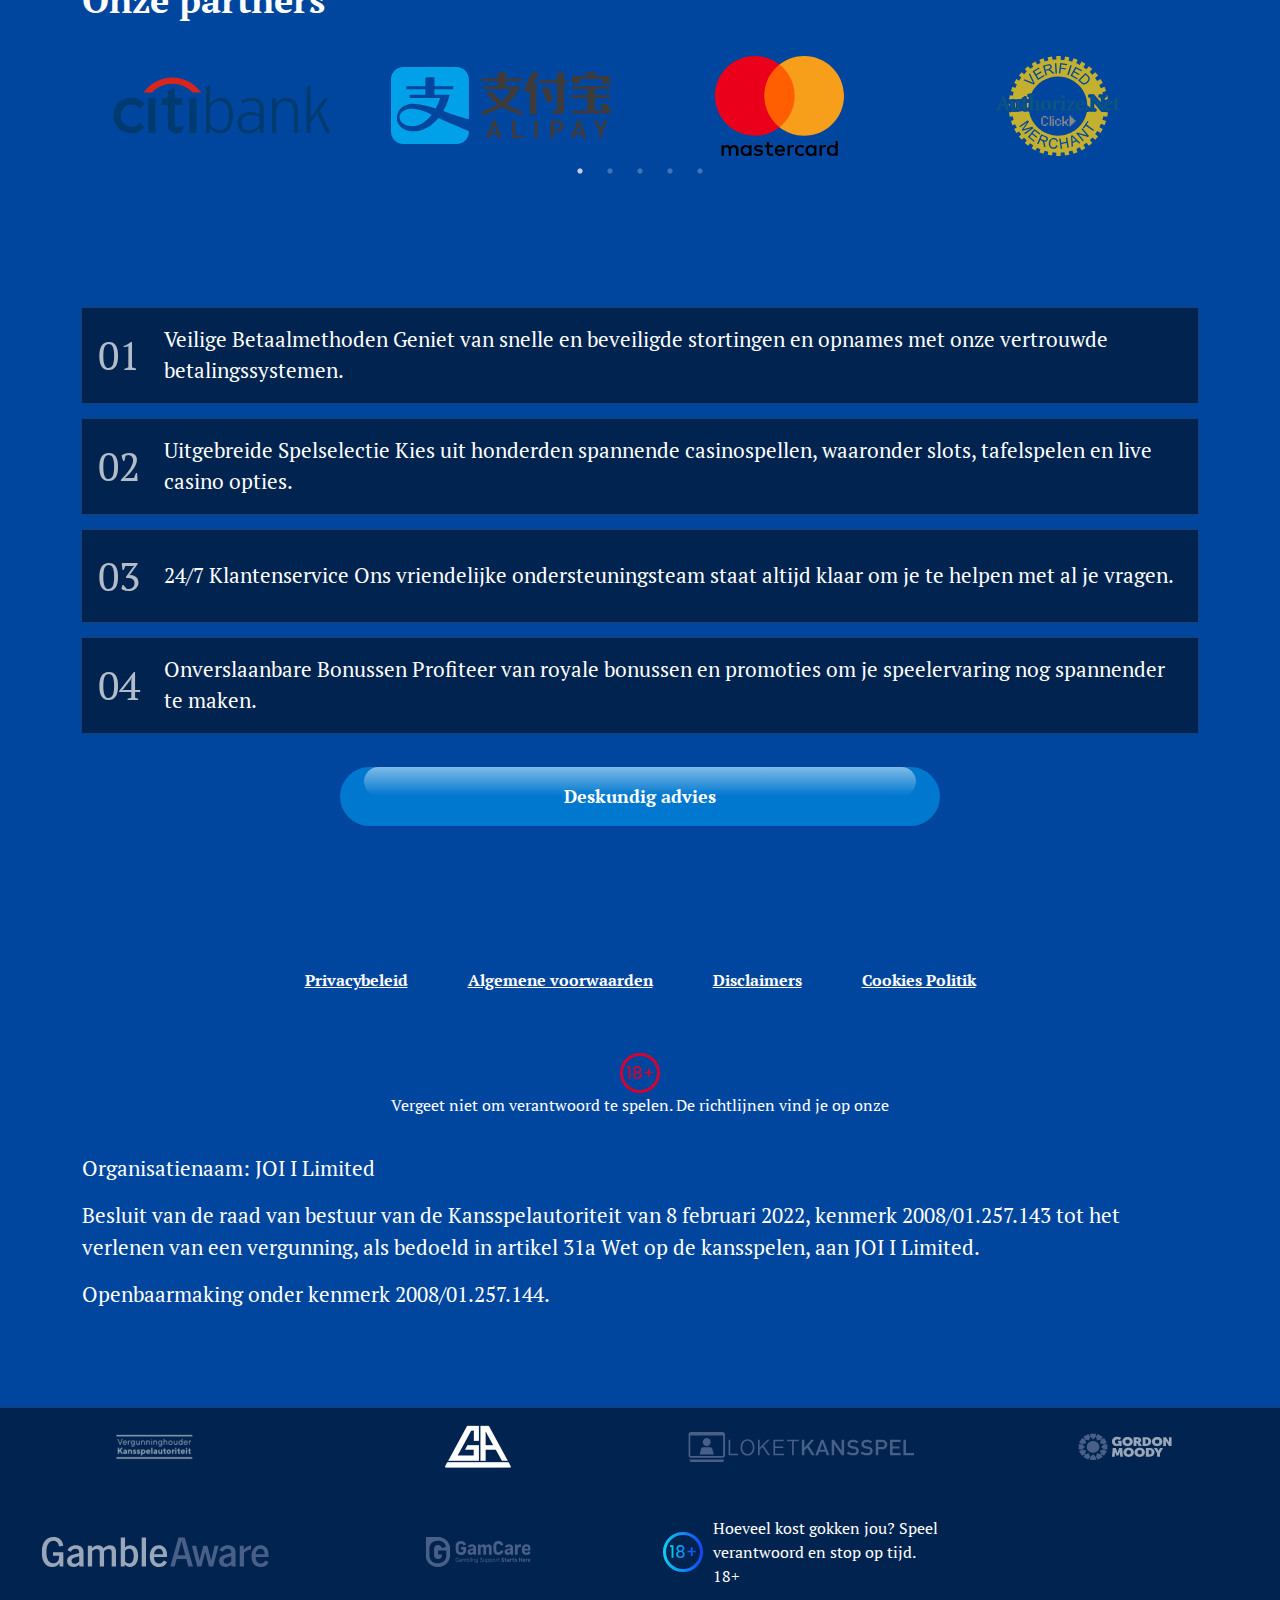
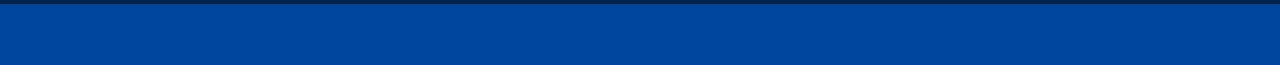
==== commit c13ed22c: "1" ====
--- a/index.html
+++ b/index.html
@@ -69,6 +69,8 @@
                 display: flex;
                 align-items: center;
                 gap: 6px;
+              color: #fff;
+              text-decoration: none;
             }
             .wrapFirst--logo img{
                 width: 50px;
@@ -77,6 +79,7 @@
                 font-size: 22px;
                 font-weight: bold;
                 margin: 0px;
+
 
             }
             .form-forma {
@@ -628,10 +631,10 @@
                     <div class="container nav__container offerfw--details">
                         <div class="row" style="align-items: center;">
                             <div class="col-4">
-                                <div class="wrapFirst--logo">
+                                <a href="index.html" class="wrapFirst--logo">
                                     <img src="homepage-logo.svg" alt="">
                                     <h2>JOI I Limited</h2>
-                                </div>
+                                </a>
                             </div>
                             <div class="col-8">
                                 <ul class="navbar--box">
@@ -868,13 +871,8 @@
              <div class="contact--box paddFirst bnw" id="ct" style="padding: 20px;">
                <div class="container">
                 <p style="font-size: 21px;">Organisatienaam: JOI I Limited</p>
-                <p style="font-size: 21px;">Postadres: Tower Sixty3, 8th Floor, 63, Tower Road, 1609SLM, Sliema, Malta</p>
-                <p style="font-size: 21px;">Besluit van de raad van bestuur van de Kansspelautoriteit van 8
-                    februari 2022, kenmerk 2008/01.257.143 tot het verlenen van een
-                    vergunning, als bedoeld in artikel 31a Wet op de kansspelen, aan
-                    JOI I Limited, ingeschreven in het handelsregister van Malta onder
-                    nummer C98601. Openbaarmaking onder kenmerk
-                    2008/01.257.144.</p>
+                <p style="font-size: 21px;">Besluit van de raad van bestuur van de Kansspelautoriteit van 8 februari 2022, kenmerk 2008/01.257.143 tot het verlenen van een vergunning, als bedoeld in artikel 31a Wet op de kansspelen, aan JOI I Limited.</p>
+                <p style="font-size: 21px;">Openbaarmaking onder kenmerk 2008/01.257.144.</p>
                </div>
              </div>
 
